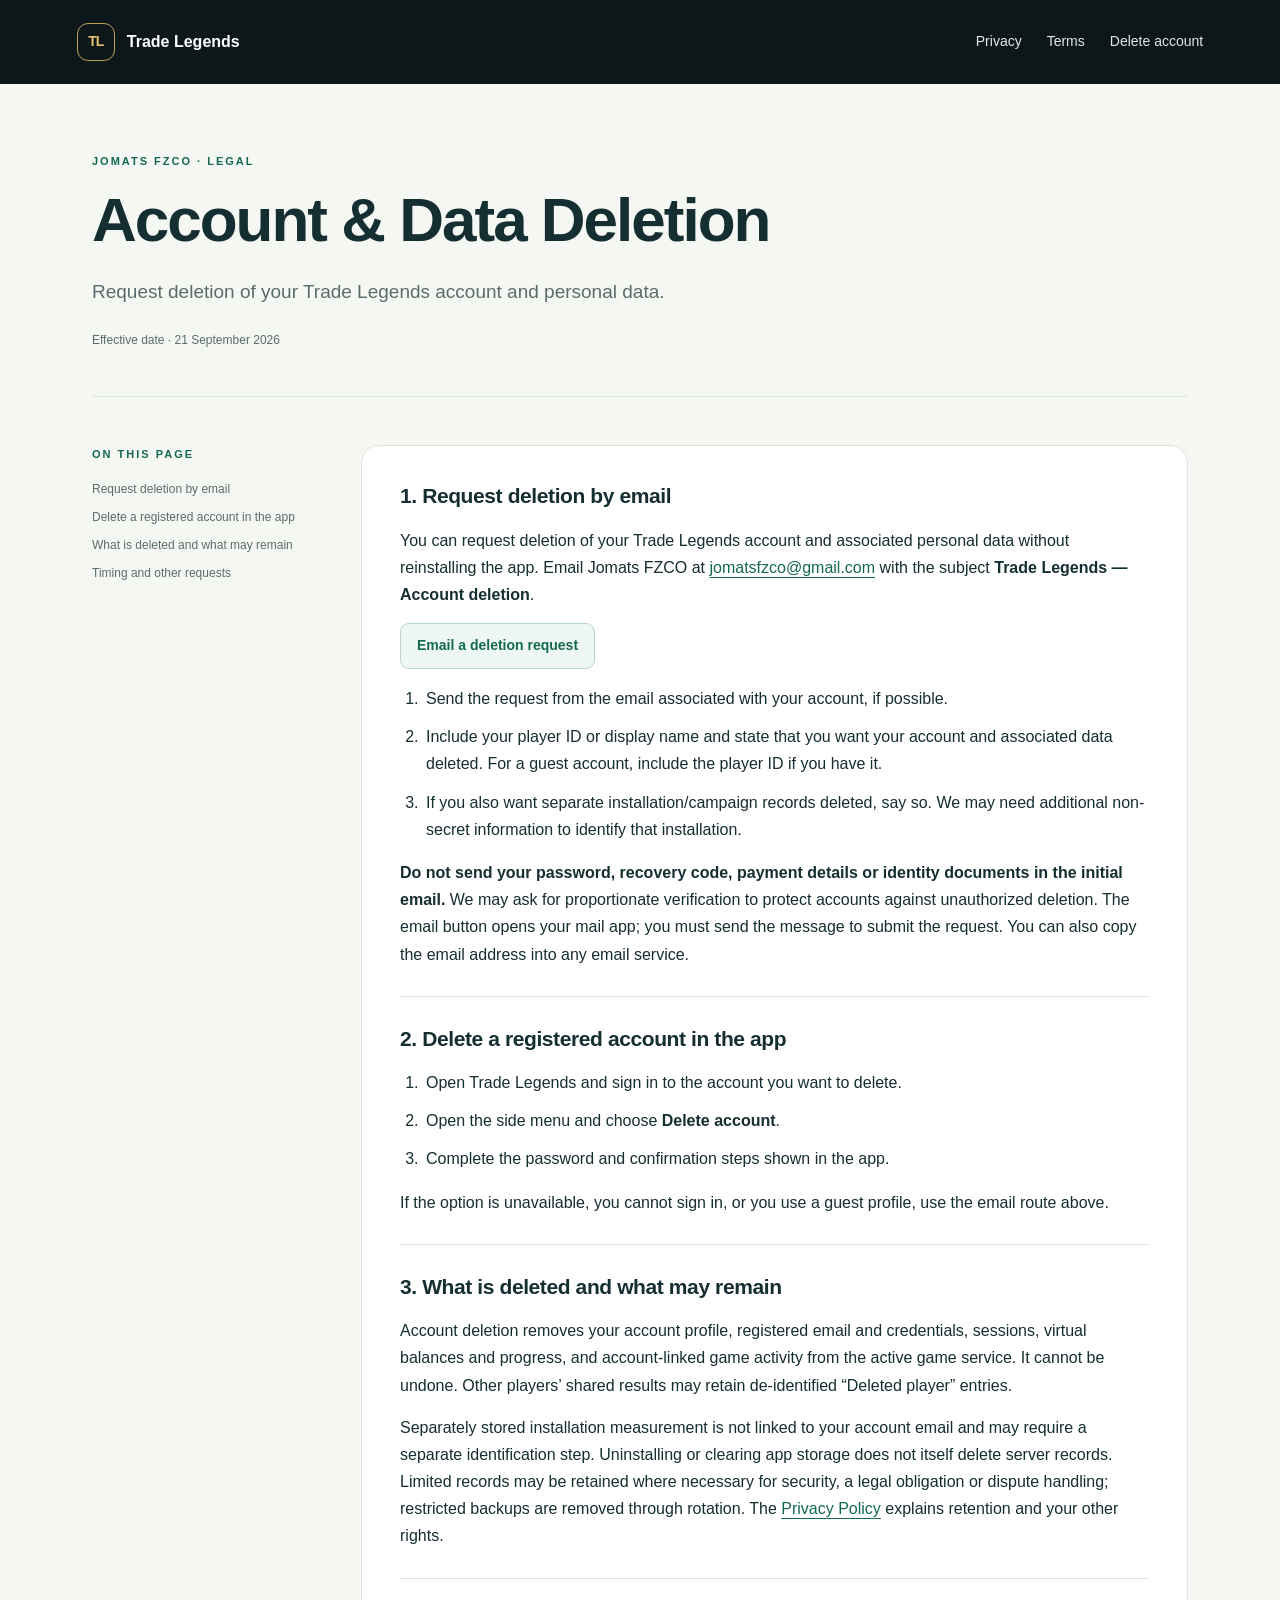
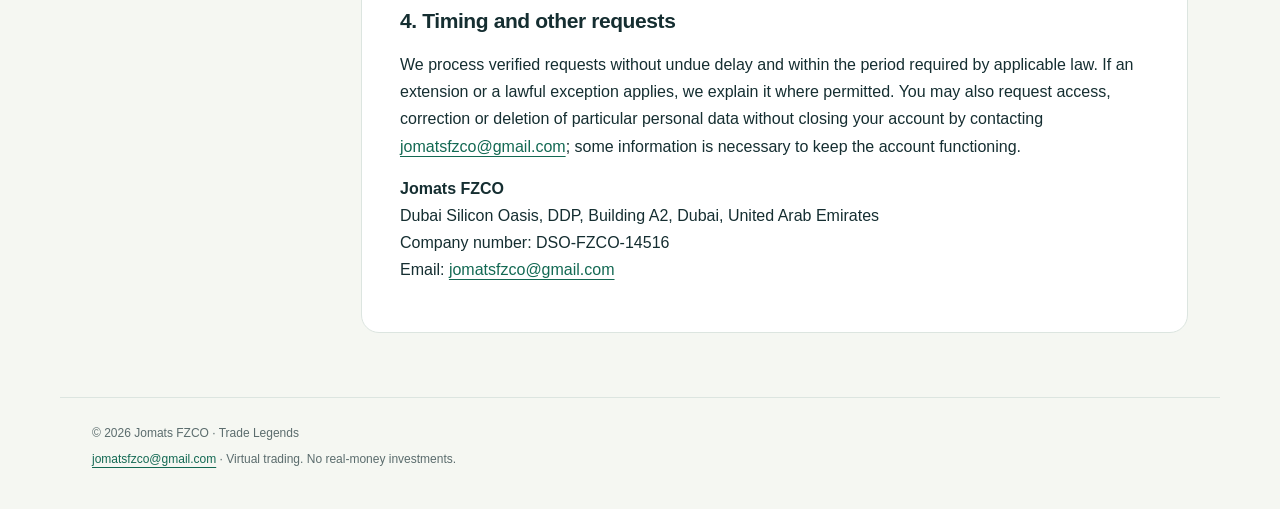
==== delete-account/index.html @ 7bd1eb3c "Publish Trade Legends legal pages for Jomats FZCO" ====
<!doctype html>
<html lang="en"><head><meta charset="utf-8"><meta name="viewport" content="width=device-width, initial-scale=1"><meta name="description" content="Request deletion of your Trade Legends account and personal data."><meta name="theme-color" content="#0d171a"><title>Account &amp; Data Deletion | Trade Legends</title><link rel="canonical" href="https://jomats1337.github.io/trade-legends-legal/delete-account/"><link rel="stylesheet" href="../assets/style.css"></head><body><a class="skip" href="#main">Skip to content</a><header><a class="brand" href="../"><span class="monogram" aria-hidden="true">TL</span>Trade Legends</a><nav aria-label="Legal"><a href="../privacy/">Privacy</a><a href="../terms/">Terms</a><a href="../delete-account/">Delete account</a></nav></header><main id="main"><div class="hero"><p class="eyebrow">Jomats FZCO · Legal</p><h1>Account &amp; Data Deletion</h1><p class="intro">Request deletion of your Trade Legends account and personal data.</p><p class="date">Effective date · 21 September 2026</p></div><div class="layout"><aside><p class="eyebrow">On this page</p><nav aria-label="Contents"><a href="#section-1">Request deletion by email</a><a href="#section-2">Delete a registered account in the app</a><a href="#section-3">What is deleted and what may remain</a><a href="#section-4">Timing and other requests</a></nav></aside><article><section id="section-1"><h2>1. Request deletion by email</h2><p>You can request deletion of your Trade Legends account and associated personal data without reinstalling the app. Email Jomats FZCO at <a href="mailto:jomatsfzco@gmail.com">jomatsfzco@gmail.com</a> with the subject <strong>Trade Legends — Account deletion</strong>.</p><p><a class="button" href="mailto:jomatsfzco@gmail.com?subject=Trade%20Legends%20%E2%80%94%20Account%20deletion">Email a deletion request</a></p><ol><li>Send the request from the email associated with your account, if possible.</li><li>Include your player ID or display name and state that you want your account and associated data deleted. For a guest account, include the player ID if you have it.</li><li>If you also want separate installation/campaign records deleted, say so. We may need additional non-secret information to identify that installation.</li></ol><p><strong>Do not send your password, recovery code, payment details or identity documents in the initial email.</strong> We may ask for proportionate verification to protect accounts against unauthorized deletion. The email button opens your mail app; you must send the message to submit the request. You can also copy the email address into any email service.</p></section><section id="section-2"><h2>2. Delete a registered account in the app</h2><ol><li>Open Trade Legends and sign in to the account you want to delete.</li><li>Open the side menu and choose <strong>Delete account</strong>.</li><li>Complete the password and confirmation steps shown in the app.</li></ol><p>If the option is unavailable, you cannot sign in, or you use a guest profile, use the email route above.</p></section><section id="section-3"><h2>3. What is deleted and what may remain</h2><p>Account deletion removes your account profile, registered email and credentials, sessions, virtual balances and progress, and account-linked game activity from the active game service. It cannot be undone. Other players’ shared results may retain de-identified “Deleted player” entries.</p><p>Separately stored installation measurement is not linked to your account email and may require a separate identification step. Uninstalling or clearing app storage does not itself delete server records. Limited records may be retained where necessary for security, a legal obligation or dispute handling; restricted backups are removed through rotation. The <a href="../privacy/">Privacy Policy</a> explains retention and your other rights.</p></section><section id="section-4"><h2>4. Timing and other requests</h2><p>We process verified requests without undue delay and within the period required by applicable law. If an extension or a lawful exception applies, we explain it where permitted. You may also request access, correction or deletion of particular personal data without closing your account by contacting <a href="mailto:jomatsfzco@gmail.com">jomatsfzco@gmail.com</a>; some information is necessary to keep the account functioning.</p><p><strong>Jomats FZCO</strong><br>Dubai Silicon Oasis, DDP, Building A2, Dubai, United Arab Emirates<br>Company number: DSO-FZCO-14516<br>Email: <a href="mailto:jomatsfzco@gmail.com">jomatsfzco@gmail.com</a></p></section></article></div></main><footer><p>© 2026 Jomats FZCO · Trade Legends</p><p><a href="mailto:jomatsfzco@gmail.com">jomatsfzco@gmail.com</a> · Virtual trading. No real-money investments.</p></footer></body></html>
---- assets/style.css ----
:root{color-scheme:light;--ink:#152e31;--muted:#5b6c6d;--line:#dce5e0;--green:#136953;--paper:#fff;--bg:#f5f7f2}*{box-sizing:border-box}html{scroll-behavior:smooth;scroll-padding-top:24px}body{margin:0;background:var(--bg);color:var(--ink);font:16px/1.7 -apple-system,BlinkMacSystemFont,"Segoe UI",sans-serif}a{color:var(--green);text-underline-offset:4px;overflow-wrap:anywhere}a:hover{color:#084333}a:focus-visible{outline:3px solid #deae34;outline-offset:5px}header{background:#0d171a;display:flex;align-items:center;justify-content:space-between;gap:24px;padding:23px max(6vw,calc((100vw - 1160px)/2));color:#fff}.brand{display:flex;align-items:center;gap:12px;color:#fff;font-weight:750;text-decoration:none;white-space:nowrap}.brand:hover{color:#e4c16e}.monogram{display:grid;place-items:center;width:38px;height:38px;border:1px solid #bc9c58;border-radius:11px;color:#e4c16e;font-size:14px;letter-spacing:-1px}header nav{display:flex;gap:25px;font-size:14px}header nav a{color:#e0e9e5;text-decoration:none}header nav a:hover{color:#e4c16e}main,footer{max-width:1160px;margin:auto;padding:0 32px}.hero{padding:68px 0 46px;border-bottom:1px solid var(--line)}.eyebrow{font-size:11px;text-transform:uppercase;letter-spacing:2px;font-weight:750;color:var(--green);margin:0 0 16px}h1{font-size:clamp(36px,5vw,62px);font-weight:650;line-height:1.08;letter-spacing:-2px;margin:0 0 22px}.intro{font-size:19px;color:var(--muted);max-width:650px;margin:0 0 22px}.date{font-size:12px;color:var(--muted);margin:0}.layout{display:grid;grid-template-columns:215px minmax(0,1fr);gap:54px;padding:48px 0 64px}aside{align-self:start;position:sticky;top:26px}aside nav{display:flex;flex-direction:column;gap:10px}aside a{font-size:12px;line-height:1.5;text-decoration:none;color:var(--muted)}aside a:hover{text-decoration:underline}article{background:var(--paper);border:1px solid var(--line);border-radius:18px;padding:8px 38px 20px;min-width:0}section{padding:28px 0;border-bottom:1px solid var(--line)}section:last-child{border-bottom:0}h2{font-size:21px;line-height:1.35;letter-spacing:-.4px;margin:0 0 16px}p{margin:0 0 15px}p:last-child{margin-bottom:0}li{padding-left:3px;margin-bottom:11px}ul,ol{padding-left:23px;margin:16px 0}.button{display:inline-block;border:1px solid #bad5c8;background:#eff7f2;padding:10px 16px;border-radius:9px;font-size:14px;font-weight:650;text-decoration:none}footer{padding-top:25px;padding-bottom:40px;border-top:1px solid var(--line);font-size:12px;color:var(--muted)}footer p{margin:0 0 6px}.skip{position:absolute;left:16px;top:-100px;background:white;padding:8px;z-index:5}.skip:focus{top:10px}@media(max-width:760px){header{padding:19px 22px;flex-wrap:wrap;gap:14px}header nav{gap:20px;flex-wrap:wrap;font-size:13px}main,footer{padding-left:22px;padding-right:22px}.hero{padding:43px 0 30px}h1{letter-spacing:-1.2px}.layout{display:block;padding:28px 0 40px}aside{position:static;margin-bottom:28px}aside nav{display:grid;grid-template-columns:1fr 1fr;gap:10px 18px}article{padding:0 22px 12px;border-radius:12px}h2{font-size:20px}body{font-size:15px}.intro{font-size:17px}}@media(prefers-reduced-motion:reduce){html{scroll-behavior:auto}}@media print{header,aside,footer,.skip{display:none}body,article{background:white}main{max-width:none;padding:0}.hero{padding:0 0 20px}.layout{display:block;padding:20px 0}article{border:0;padding:0}a{color:inherit}.button{padding:0;border:0}section{break-inside:avoid}}
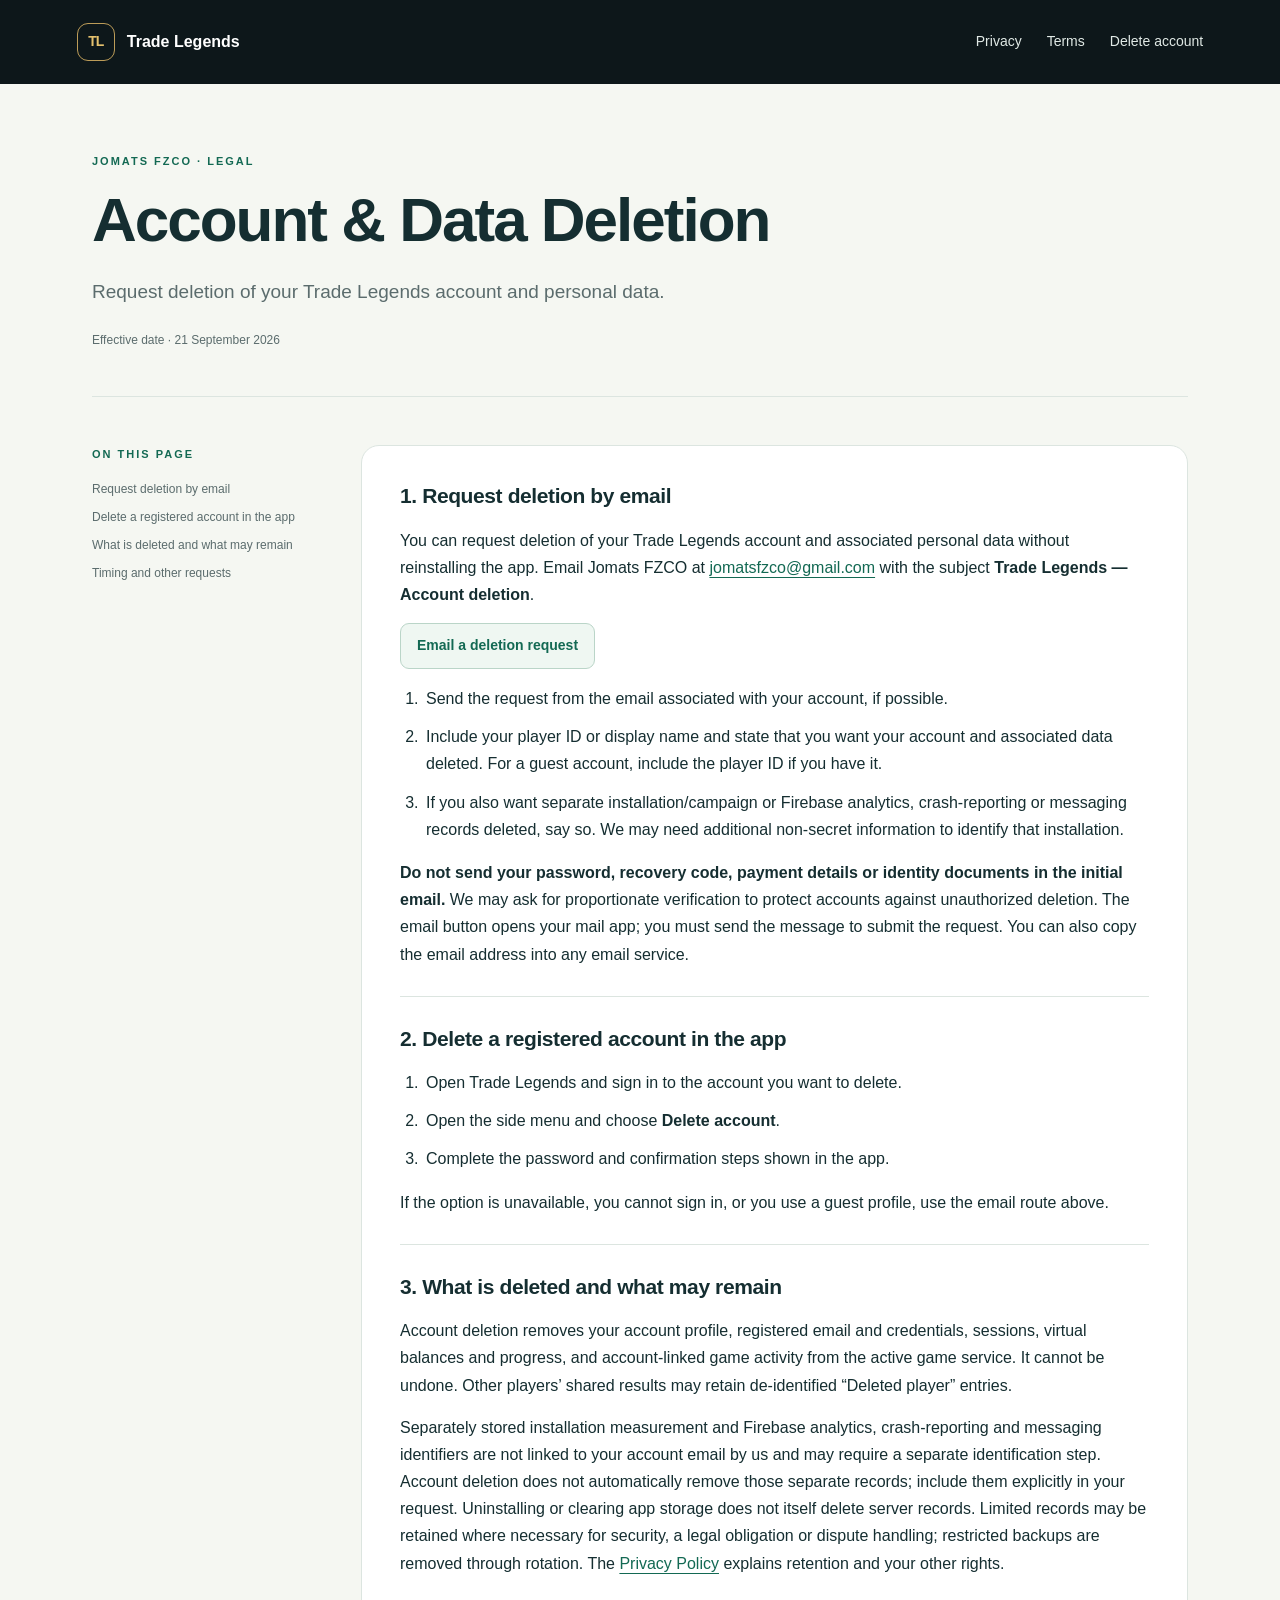
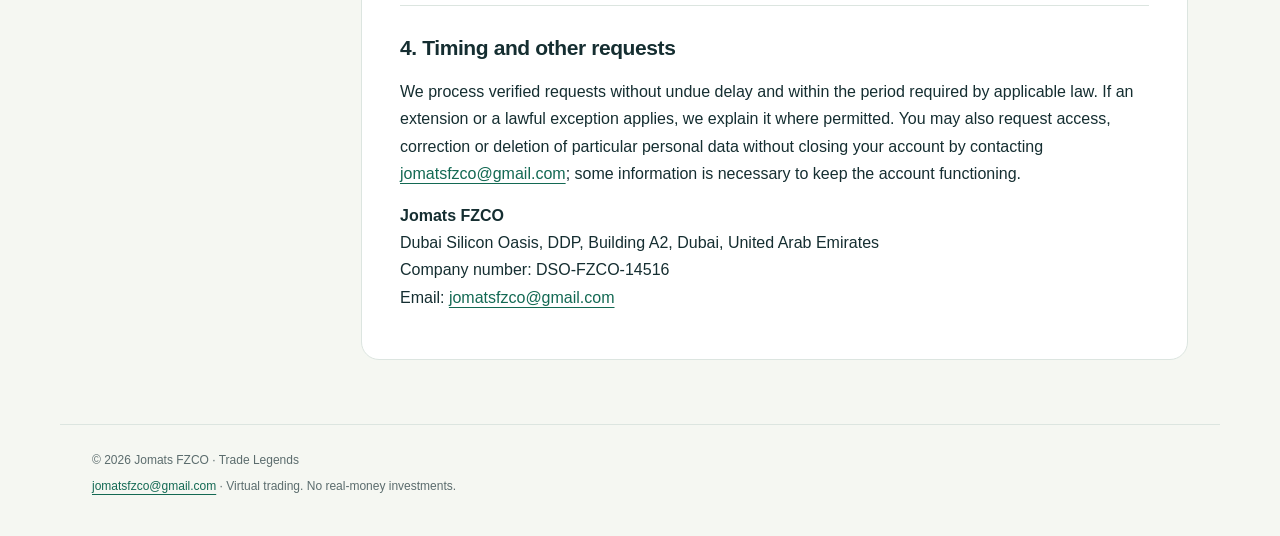
==== commit f93fe928: "Disclose Firebase analytics, diagnostics and messaging for release" ====
--- a/delete-account/index.html
+++ b/delete-account/index.html
@@ -1,2 +1,2 @@
 <!doctype html>
-<html lang="en"><head><meta charset="utf-8"><meta name="viewport" content="width=device-width, initial-scale=1"><meta name="description" content="Request deletion of your Trade Legends account and personal data."><meta name="theme-color" content="#0d171a"><title>Account &amp; Data Deletion | Trade Legends</title><link rel="canonical" href="https://jomats1337.github.io/trade-legends-legal/delete-account/"><link rel="stylesheet" href="../assets/style.css"></head><body><a class="skip" href="#main">Skip to content</a><header><a class="brand" href="../"><span class="monogram" aria-hidden="true">TL</span>Trade Legends</a><nav aria-label="Legal"><a href="../privacy/">Privacy</a><a href="../terms/">Terms</a><a href="../delete-account/">Delete account</a></nav></header><main id="main"><div class="hero"><p class="eyebrow">Jomats FZCO · Legal</p><h1>Account &amp; Data Deletion</h1><p class="intro">Request deletion of your Trade Legends account and personal data.</p><p class="date">Effective date · 21 September 2026</p></div><div class="layout"><aside><p class="eyebrow">On this page</p><nav aria-label="Contents"><a href="#section-1">Request deletion by email</a><a href="#section-2">Delete a registered account in the app</a><a href="#section-3">What is deleted and what may remain</a><a href="#section-4">Timing and other requests</a></nav></aside><article><section id="section-1"><h2>1. Request deletion by email</h2><p>You can request deletion of your Trade Legends account and associated personal data without reinstalling the app. Email Jomats FZCO at <a href="mailto:jomatsfzco@gmail.com">jomatsfzco@gmail.com</a> with the subject <strong>Trade Legends — Account deletion</strong>.</p><p><a class="button" href="mailto:jomatsfzco@gmail.com?subject=Trade%20Legends%20%E2%80%94%20Account%20deletion">Email a deletion request</a></p><ol><li>Send the request from the email associated with your account, if possible.</li><li>Include your player ID or display name and state that you want your account and associated data deleted. For a guest account, include the player ID if you have it.</li><li>If you also want separate installation/campaign records deleted, say so. We may need additional non-secret information to identify that installation.</li></ol><p><strong>Do not send your password, recovery code, payment details or identity documents in the initial email.</strong> We may ask for proportionate verification to protect accounts against unauthorized deletion. The email button opens your mail app; you must send the message to submit the request. You can also copy the email address into any email service.</p></section><section id="section-2"><h2>2. Delete a registered account in the app</h2><ol><li>Open Trade Legends and sign in to the account you want to delete.</li><li>Open the side menu and choose <strong>Delete account</strong>.</li><li>Complete the password and confirmation steps shown in the app.</li></ol><p>If the option is unavailable, you cannot sign in, or you use a guest profile, use the email route above.</p></section><section id="section-3"><h2>3. What is deleted and what may remain</h2><p>Account deletion removes your account profile, registered email and credentials, sessions, virtual balances and progress, and account-linked game activity from the active game service. It cannot be undone. Other players’ shared results may retain de-identified “Deleted player” entries.</p><p>Separately stored installation measurement is not linked to your account email and may require a separate identification step. Uninstalling or clearing app storage does not itself delete server records. Limited records may be retained where necessary for security, a legal obligation or dispute handling; restricted backups are removed through rotation. The <a href="../privacy/">Privacy Policy</a> explains retention and your other rights.</p></section><section id="section-4"><h2>4. Timing and other requests</h2><p>We process verified requests without undue delay and within the period required by applicable law. If an extension or a lawful exception applies, we explain it where permitted. You may also request access, correction or deletion of particular personal data without closing your account by contacting <a href="mailto:jomatsfzco@gmail.com">jomatsfzco@gmail.com</a>; some information is necessary to keep the account functioning.</p><p><strong>Jomats FZCO</strong><br>Dubai Silicon Oasis, DDP, Building A2, Dubai, United Arab Emirates<br>Company number: DSO-FZCO-14516<br>Email: <a href="mailto:jomatsfzco@gmail.com">jomatsfzco@gmail.com</a></p></section></article></div></main><footer><p>© 2026 Jomats FZCO · Trade Legends</p><p><a href="mailto:jomatsfzco@gmail.com">jomatsfzco@gmail.com</a> · Virtual trading. No real-money investments.</p></footer></body></html>+<html lang="en"><head><meta charset="utf-8"><meta name="viewport" content="width=device-width, initial-scale=1"><meta name="description" content="Request deletion of your Trade Legends account and personal data."><meta name="theme-color" content="#0d171a"><title>Account &amp; Data Deletion | Trade Legends</title><link rel="canonical" href="https://jomats1337.github.io/trade-legends-legal/delete-account/"><link rel="stylesheet" href="../assets/style.css"></head><body><a class="skip" href="#main">Skip to content</a><header><a class="brand" href="../"><span class="monogram" aria-hidden="true">TL</span>Trade Legends</a><nav aria-label="Legal"><a href="../privacy/">Privacy</a><a href="../terms/">Terms</a><a href="../delete-account/">Delete account</a></nav></header><main id="main"><div class="hero"><p class="eyebrow">Jomats FZCO · Legal</p><h1>Account &amp; Data Deletion</h1><p class="intro">Request deletion of your Trade Legends account and personal data.</p><p class="date">Effective date · 21 September 2026</p></div><div class="layout"><aside><p class="eyebrow">On this page</p><nav aria-label="Contents"><a href="#section-1">Request deletion by email</a><a href="#section-2">Delete a registered account in the app</a><a href="#section-3">What is deleted and what may remain</a><a href="#section-4">Timing and other requests</a></nav></aside><article><section id="section-1"><h2>1. Request deletion by email</h2><p>You can request deletion of your Trade Legends account and associated personal data without reinstalling the app. Email Jomats FZCO at <a href="mailto:jomatsfzco@gmail.com">jomatsfzco@gmail.com</a> with the subject <strong>Trade Legends — Account deletion</strong>.</p><p><a class="button" href="mailto:jomatsfzco@gmail.com?subject=Trade%20Legends%20%E2%80%94%20Account%20deletion">Email a deletion request</a></p><ol><li>Send the request from the email associated with your account, if possible.</li><li>Include your player ID or display name and state that you want your account and associated data deleted. For a guest account, include the player ID if you have it.</li><li>If you also want separate installation/campaign or Firebase analytics, crash-reporting or messaging records deleted, say so. We may need additional non-secret information to identify that installation.</li></ol><p><strong>Do not send your password, recovery code, payment details or identity documents in the initial email.</strong> We may ask for proportionate verification to protect accounts against unauthorized deletion. The email button opens your mail app; you must send the message to submit the request. You can also copy the email address into any email service.</p></section><section id="section-2"><h2>2. Delete a registered account in the app</h2><ol><li>Open Trade Legends and sign in to the account you want to delete.</li><li>Open the side menu and choose <strong>Delete account</strong>.</li><li>Complete the password and confirmation steps shown in the app.</li></ol><p>If the option is unavailable, you cannot sign in, or you use a guest profile, use the email route above.</p></section><section id="section-3"><h2>3. What is deleted and what may remain</h2><p>Account deletion removes your account profile, registered email and credentials, sessions, virtual balances and progress, and account-linked game activity from the active game service. It cannot be undone. Other players’ shared results may retain de-identified “Deleted player” entries.</p><p>Separately stored installation measurement and Firebase analytics, crash-reporting and messaging identifiers are not linked to your account email by us and may require a separate identification step. Account deletion does not automatically remove those separate records; include them explicitly in your request. Uninstalling or clearing app storage does not itself delete server records. Limited records may be retained where necessary for security, a legal obligation or dispute handling; restricted backups are removed through rotation. The <a href="../privacy/">Privacy Policy</a> explains retention and your other rights.</p></section><section id="section-4"><h2>4. Timing and other requests</h2><p>We process verified requests without undue delay and within the period required by applicable law. If an extension or a lawful exception applies, we explain it where permitted. You may also request access, correction or deletion of particular personal data without closing your account by contacting <a href="mailto:jomatsfzco@gmail.com">jomatsfzco@gmail.com</a>; some information is necessary to keep the account functioning.</p><p><strong>Jomats FZCO</strong><br>Dubai Silicon Oasis, DDP, Building A2, Dubai, United Arab Emirates<br>Company number: DSO-FZCO-14516<br>Email: <a href="mailto:jomatsfzco@gmail.com">jomatsfzco@gmail.com</a></p></section></article></div></main><footer><p>© 2026 Jomats FZCO · Trade Legends</p><p><a href="mailto:jomatsfzco@gmail.com">jomatsfzco@gmail.com</a> · Virtual trading. No real-money investments.</p></footer></body></html>
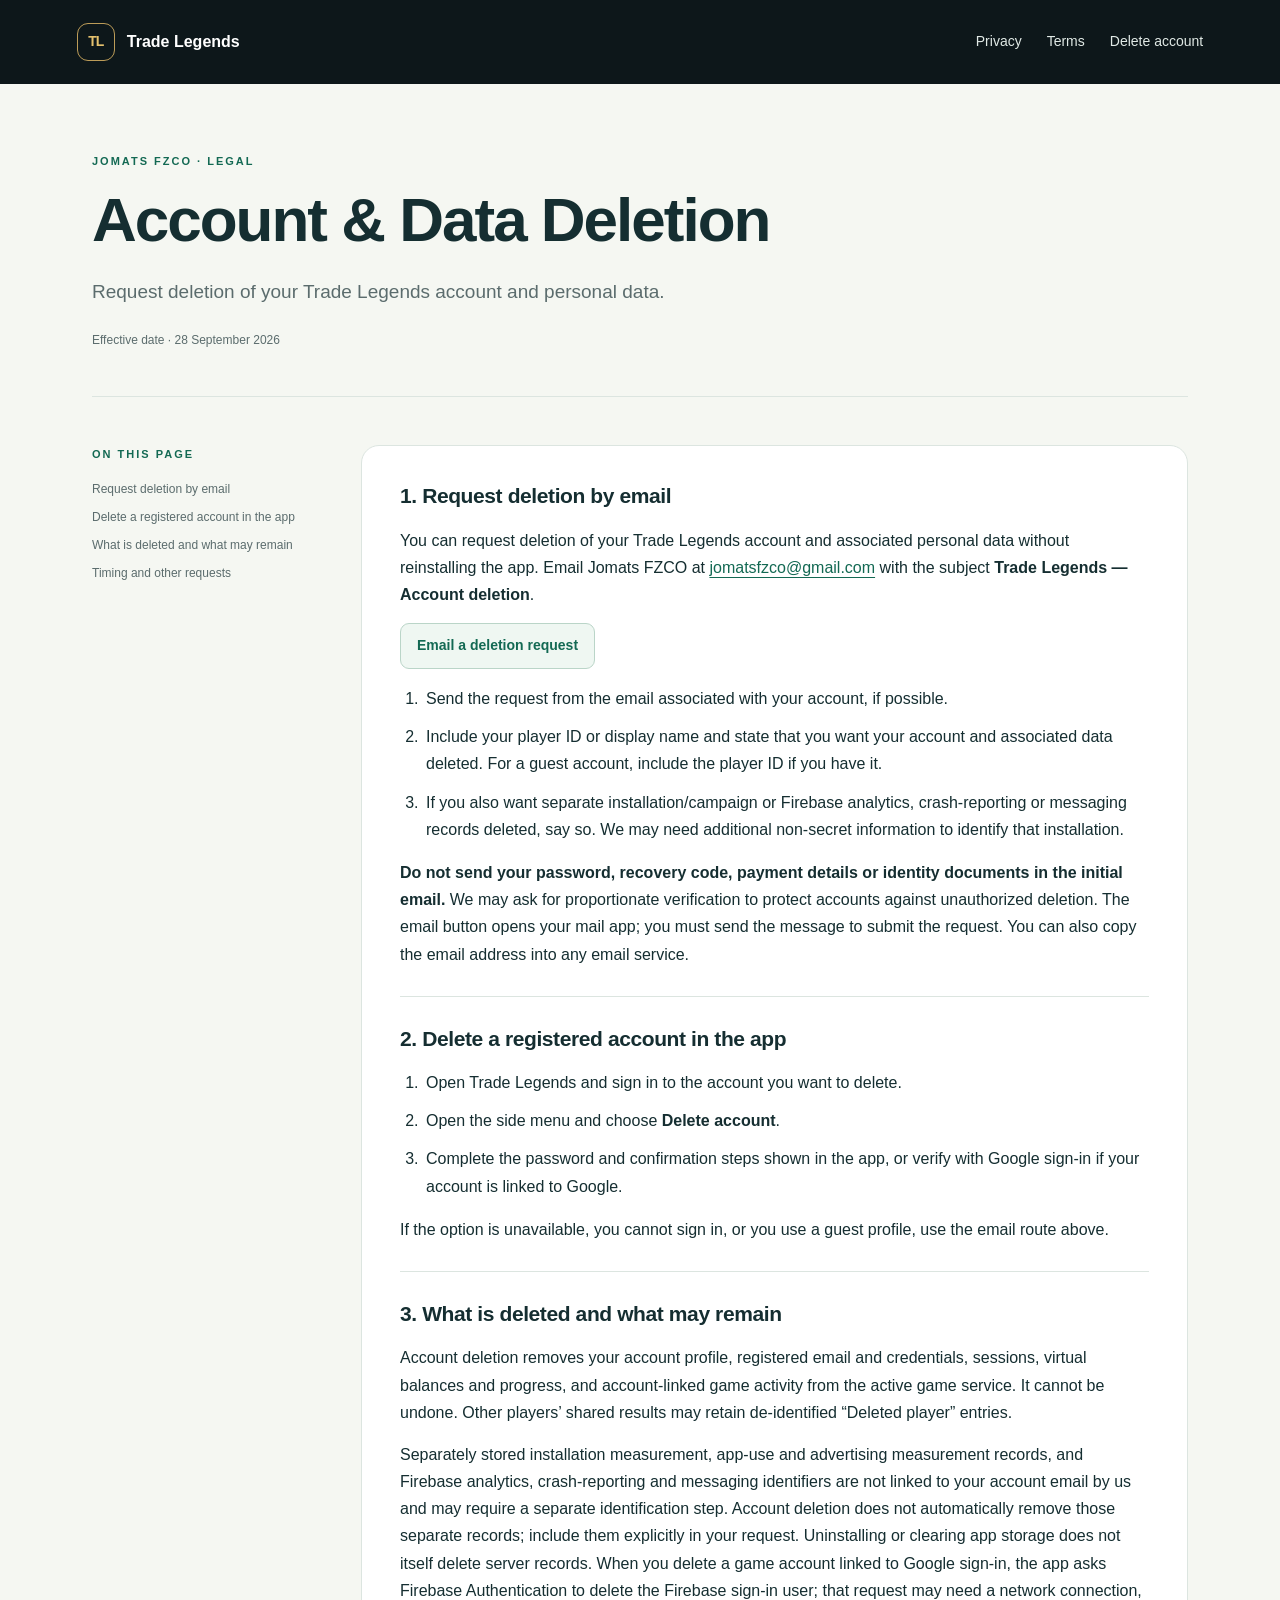
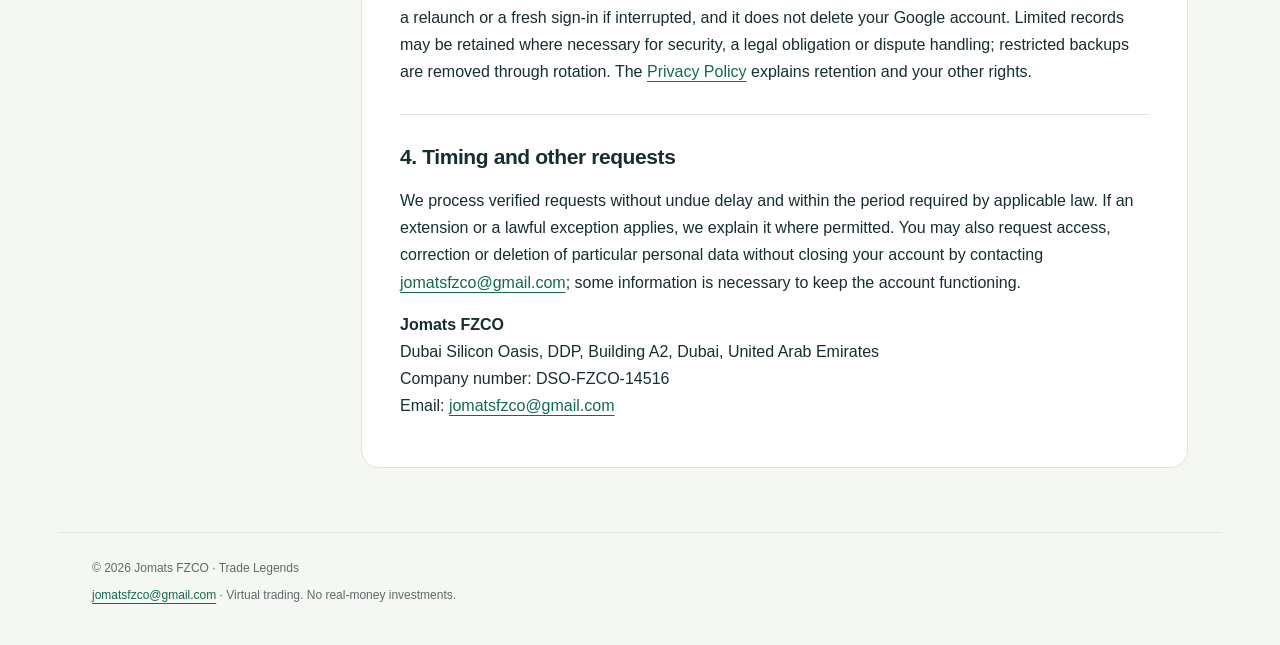
==== commit b56b0532: "Update privacy for mediation, Google sign-in and app data" ====
--- a/delete-account/index.html
+++ b/delete-account/index.html
@@ -1,2 +1,2 @@
 <!doctype html>
-<html lang="en"><head><meta charset="utf-8"><meta name="viewport" content="width=device-width, initial-scale=1"><meta name="description" content="Request deletion of your Trade Legends account and personal data."><meta name="theme-color" content="#0d171a"><title>Account &amp; Data Deletion | Trade Legends</title><link rel="canonical" href="https://jomats1337.github.io/trade-legends-legal/delete-account/"><link rel="stylesheet" href="../assets/style.css"></head><body><a class="skip" href="#main">Skip to content</a><header><a class="brand" href="../"><span class="monogram" aria-hidden="true">TL</span>Trade Legends</a><nav aria-label="Legal"><a href="../privacy/">Privacy</a><a href="../terms/">Terms</a><a href="../delete-account/">Delete account</a></nav></header><main id="main"><div class="hero"><p class="eyebrow">Jomats FZCO · Legal</p><h1>Account &amp; Data Deletion</h1><p class="intro">Request deletion of your Trade Legends account and personal data.</p><p class="date">Effective date · 21 September 2026</p></div><div class="layout"><aside><p class="eyebrow">On this page</p><nav aria-label="Contents"><a href="#section-1">Request deletion by email</a><a href="#section-2">Delete a registered account in the app</a><a href="#section-3">What is deleted and what may remain</a><a href="#section-4">Timing and other requests</a></nav></aside><article><section id="section-1"><h2>1. Request deletion by email</h2><p>You can request deletion of your Trade Legends account and associated personal data without reinstalling the app. Email Jomats FZCO at <a href="mailto:jomatsfzco@gmail.com">jomatsfzco@gmail.com</a> with the subject <strong>Trade Legends — Account deletion</strong>.</p><p><a class="button" href="mailto:jomatsfzco@gmail.com?subject=Trade%20Legends%20%E2%80%94%20Account%20deletion">Email a deletion request</a></p><ol><li>Send the request from the email associated with your account, if possible.</li><li>Include your player ID or display name and state that you want your account and associated data deleted. For a guest account, include the player ID if you have it.</li><li>If you also want separate installation/campaign or Firebase analytics, crash-reporting or messaging records deleted, say so. We may need additional non-secret information to identify that installation.</li></ol><p><strong>Do not send your password, recovery code, payment details or identity documents in the initial email.</strong> We may ask for proportionate verification to protect accounts against unauthorized deletion. The email button opens your mail app; you must send the message to submit the request. You can also copy the email address into any email service.</p></section><section id="section-2"><h2>2. Delete a registered account in the app</h2><ol><li>Open Trade Legends and sign in to the account you want to delete.</li><li>Open the side menu and choose <strong>Delete account</strong>.</li><li>Complete the password and confirmation steps shown in the app.</li></ol><p>If the option is unavailable, you cannot sign in, or you use a guest profile, use the email route above.</p></section><section id="section-3"><h2>3. What is deleted and what may remain</h2><p>Account deletion removes your account profile, registered email and credentials, sessions, virtual balances and progress, and account-linked game activity from the active game service. It cannot be undone. Other players’ shared results may retain de-identified “Deleted player” entries.</p><p>Separately stored installation measurement and Firebase analytics, crash-reporting and messaging identifiers are not linked to your account email by us and may require a separate identification step. Account deletion does not automatically remove those separate records; include them explicitly in your request. Uninstalling or clearing app storage does not itself delete server records. Limited records may be retained where necessary for security, a legal obligation or dispute handling; restricted backups are removed through rotation. The <a href="../privacy/">Privacy Policy</a> explains retention and your other rights.</p></section><section id="section-4"><h2>4. Timing and other requests</h2><p>We process verified requests without undue delay and within the period required by applicable law. If an extension or a lawful exception applies, we explain it where permitted. You may also request access, correction or deletion of particular personal data without closing your account by contacting <a href="mailto:jomatsfzco@gmail.com">jomatsfzco@gmail.com</a>; some information is necessary to keep the account functioning.</p><p><strong>Jomats FZCO</strong><br>Dubai Silicon Oasis, DDP, Building A2, Dubai, United Arab Emirates<br>Company number: DSO-FZCO-14516<br>Email: <a href="mailto:jomatsfzco@gmail.com">jomatsfzco@gmail.com</a></p></section></article></div></main><footer><p>© 2026 Jomats FZCO · Trade Legends</p><p><a href="mailto:jomatsfzco@gmail.com">jomatsfzco@gmail.com</a> · Virtual trading. No real-money investments.</p></footer></body></html>+<html lang="en"><head><meta charset="utf-8"><meta name="viewport" content="width=device-width, initial-scale=1"><meta name="description" content="Request deletion of your Trade Legends account and personal data."><meta name="theme-color" content="#0d171a"><title>Account &amp; Data Deletion | Trade Legends</title><link rel="canonical" href="https://jomats1337.github.io/trade-legends-legal/delete-account/"><link rel="stylesheet" href="../assets/style.css"></head><body><a class="skip" href="#main">Skip to content</a><header><a class="brand" href="../"><span class="monogram" aria-hidden="true">TL</span>Trade Legends</a><nav aria-label="Legal"><a href="../privacy/">Privacy</a><a href="../terms/">Terms</a><a href="../delete-account/">Delete account</a></nav></header><main id="main"><div class="hero"><p class="eyebrow">Jomats FZCO · Legal</p><h1>Account &amp; Data Deletion</h1><p class="intro">Request deletion of your Trade Legends account and personal data.</p><p class="date">Effective date · 28 September 2026</p></div><div class="layout"><aside><p class="eyebrow">On this page</p><nav aria-label="Contents"><a href="#section-1">Request deletion by email</a><a href="#section-2">Delete a registered account in the app</a><a href="#section-3">What is deleted and what may remain</a><a href="#section-4">Timing and other requests</a></nav></aside><article><section id="section-1"><h2>1. Request deletion by email</h2><p>You can request deletion of your Trade Legends account and associated personal data without reinstalling the app. Email Jomats FZCO at <a href="mailto:jomatsfzco@gmail.com">jomatsfzco@gmail.com</a> with the subject <strong>Trade Legends — Account deletion</strong>.</p><p><a class="button" href="mailto:jomatsfzco@gmail.com?subject=Trade%20Legends%20%E2%80%94%20Account%20deletion">Email a deletion request</a></p><ol><li>Send the request from the email associated with your account, if possible.</li><li>Include your player ID or display name and state that you want your account and associated data deleted. For a guest account, include the player ID if you have it.</li><li>If you also want separate installation/campaign or Firebase analytics, crash-reporting or messaging records deleted, say so. We may need additional non-secret information to identify that installation.</li></ol><p><strong>Do not send your password, recovery code, payment details or identity documents in the initial email.</strong> We may ask for proportionate verification to protect accounts against unauthorized deletion. The email button opens your mail app; you must send the message to submit the request. You can also copy the email address into any email service.</p></section><section id="section-2"><h2>2. Delete a registered account in the app</h2><ol><li>Open Trade Legends and sign in to the account you want to delete.</li><li>Open the side menu and choose <strong>Delete account</strong>.</li><li>Complete the password and confirmation steps shown in the app, or verify with Google sign-in if your account is linked to Google.</li></ol><p>If the option is unavailable, you cannot sign in, or you use a guest profile, use the email route above.</p></section><section id="section-3"><h2>3. What is deleted and what may remain</h2><p>Account deletion removes your account profile, registered email and credentials, sessions, virtual balances and progress, and account-linked game activity from the active game service. It cannot be undone. Other players’ shared results may retain de-identified “Deleted player” entries.</p><p>Separately stored installation measurement, app-use and advertising measurement records, and Firebase analytics, crash-reporting and messaging identifiers are not linked to your account email by us and may require a separate identification step. Account deletion does not automatically remove those separate records; include them explicitly in your request. Uninstalling or clearing app storage does not itself delete server records. When you delete a game account linked to Google sign-in, the app asks Firebase Authentication to delete the Firebase sign-in user; that request may need a network connection, a relaunch or a fresh sign-in if interrupted, and it does not delete your Google account. Limited records may be retained where necessary for security, a legal obligation or dispute handling; restricted backups are removed through rotation. The <a href="../privacy/">Privacy Policy</a> explains retention and your other rights.</p></section><section id="section-4"><h2>4. Timing and other requests</h2><p>We process verified requests without undue delay and within the period required by applicable law. If an extension or a lawful exception applies, we explain it where permitted. You may also request access, correction or deletion of particular personal data without closing your account by contacting <a href="mailto:jomatsfzco@gmail.com">jomatsfzco@gmail.com</a>; some information is necessary to keep the account functioning.</p><p><strong>Jomats FZCO</strong><br>Dubai Silicon Oasis, DDP, Building A2, Dubai, United Arab Emirates<br>Company number: DSO-FZCO-14516<br>Email: <a href="mailto:jomatsfzco@gmail.com">jomatsfzco@gmail.com</a></p></section></article></div></main><footer><p>© 2026 Jomats FZCO · Trade Legends</p><p><a href="mailto:jomatsfzco@gmail.com">jomatsfzco@gmail.com</a> · Virtual trading. No real-money investments.</p></footer></body></html>
